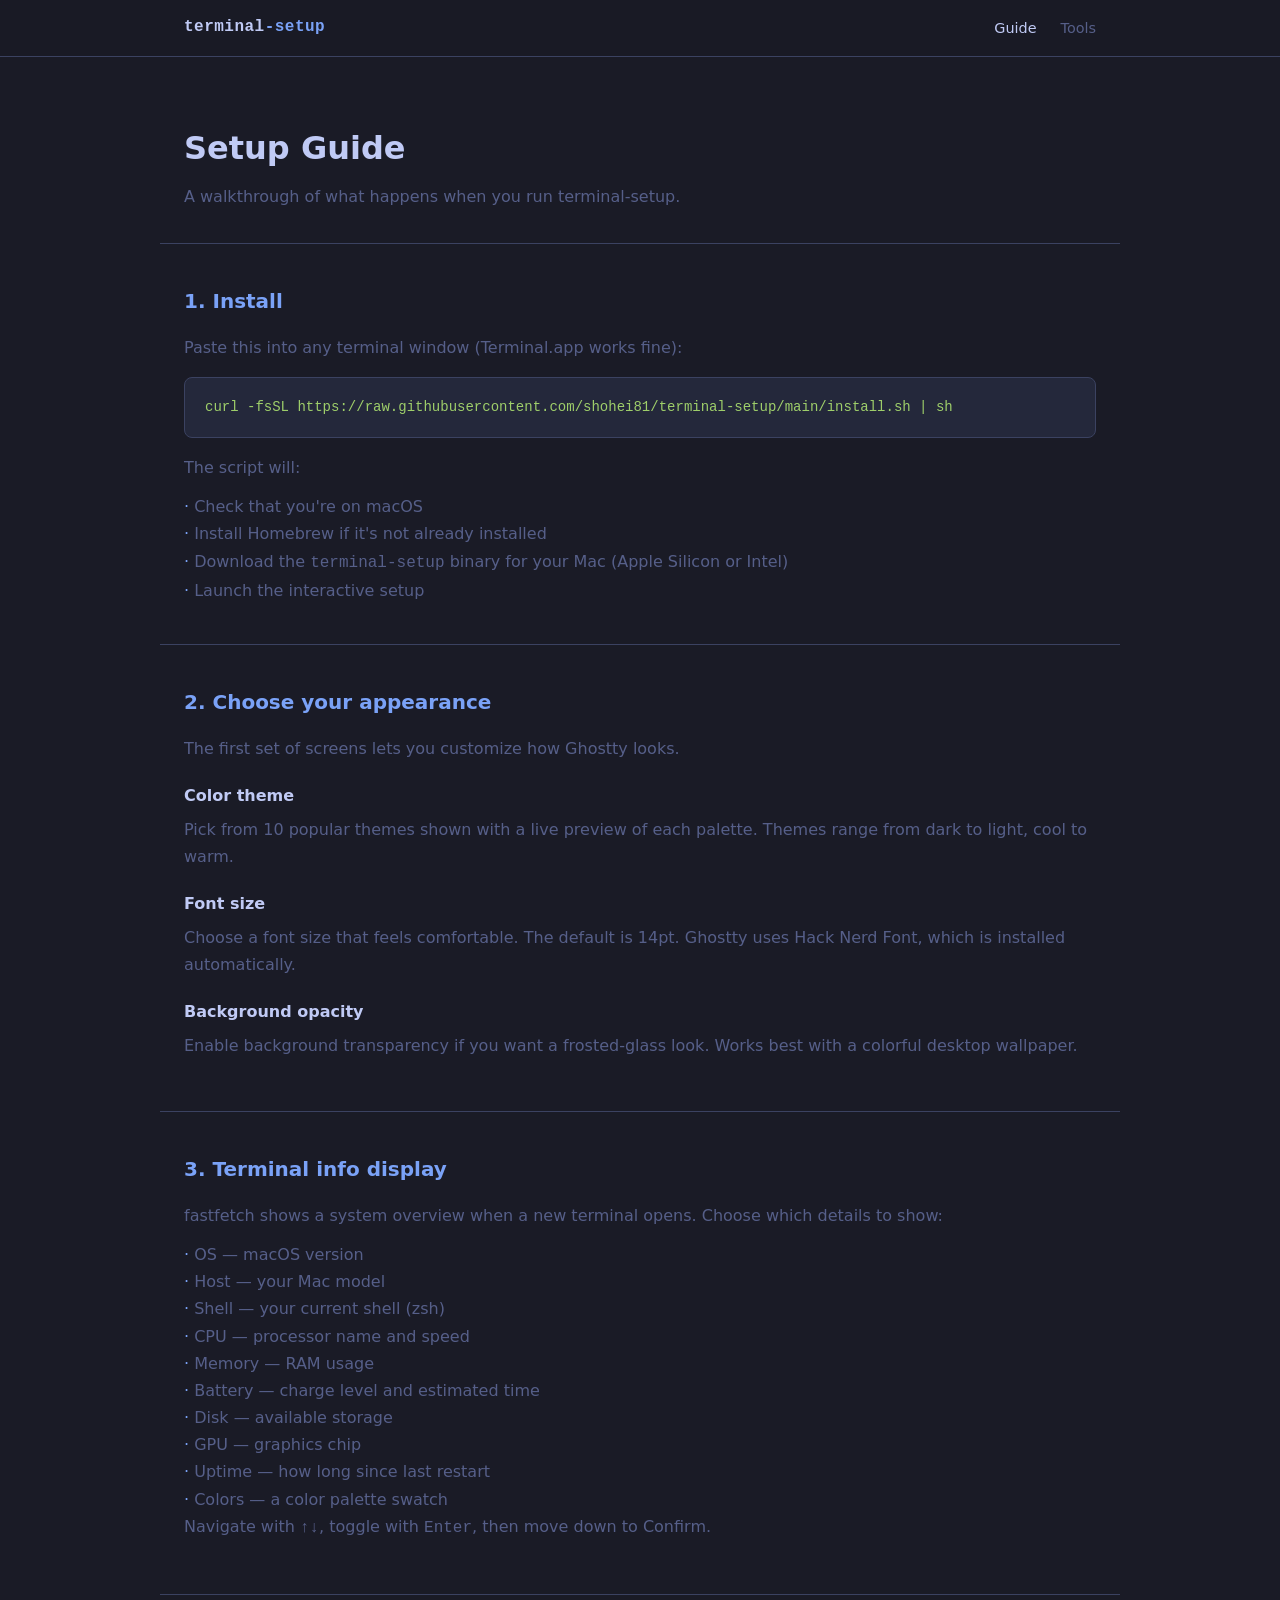
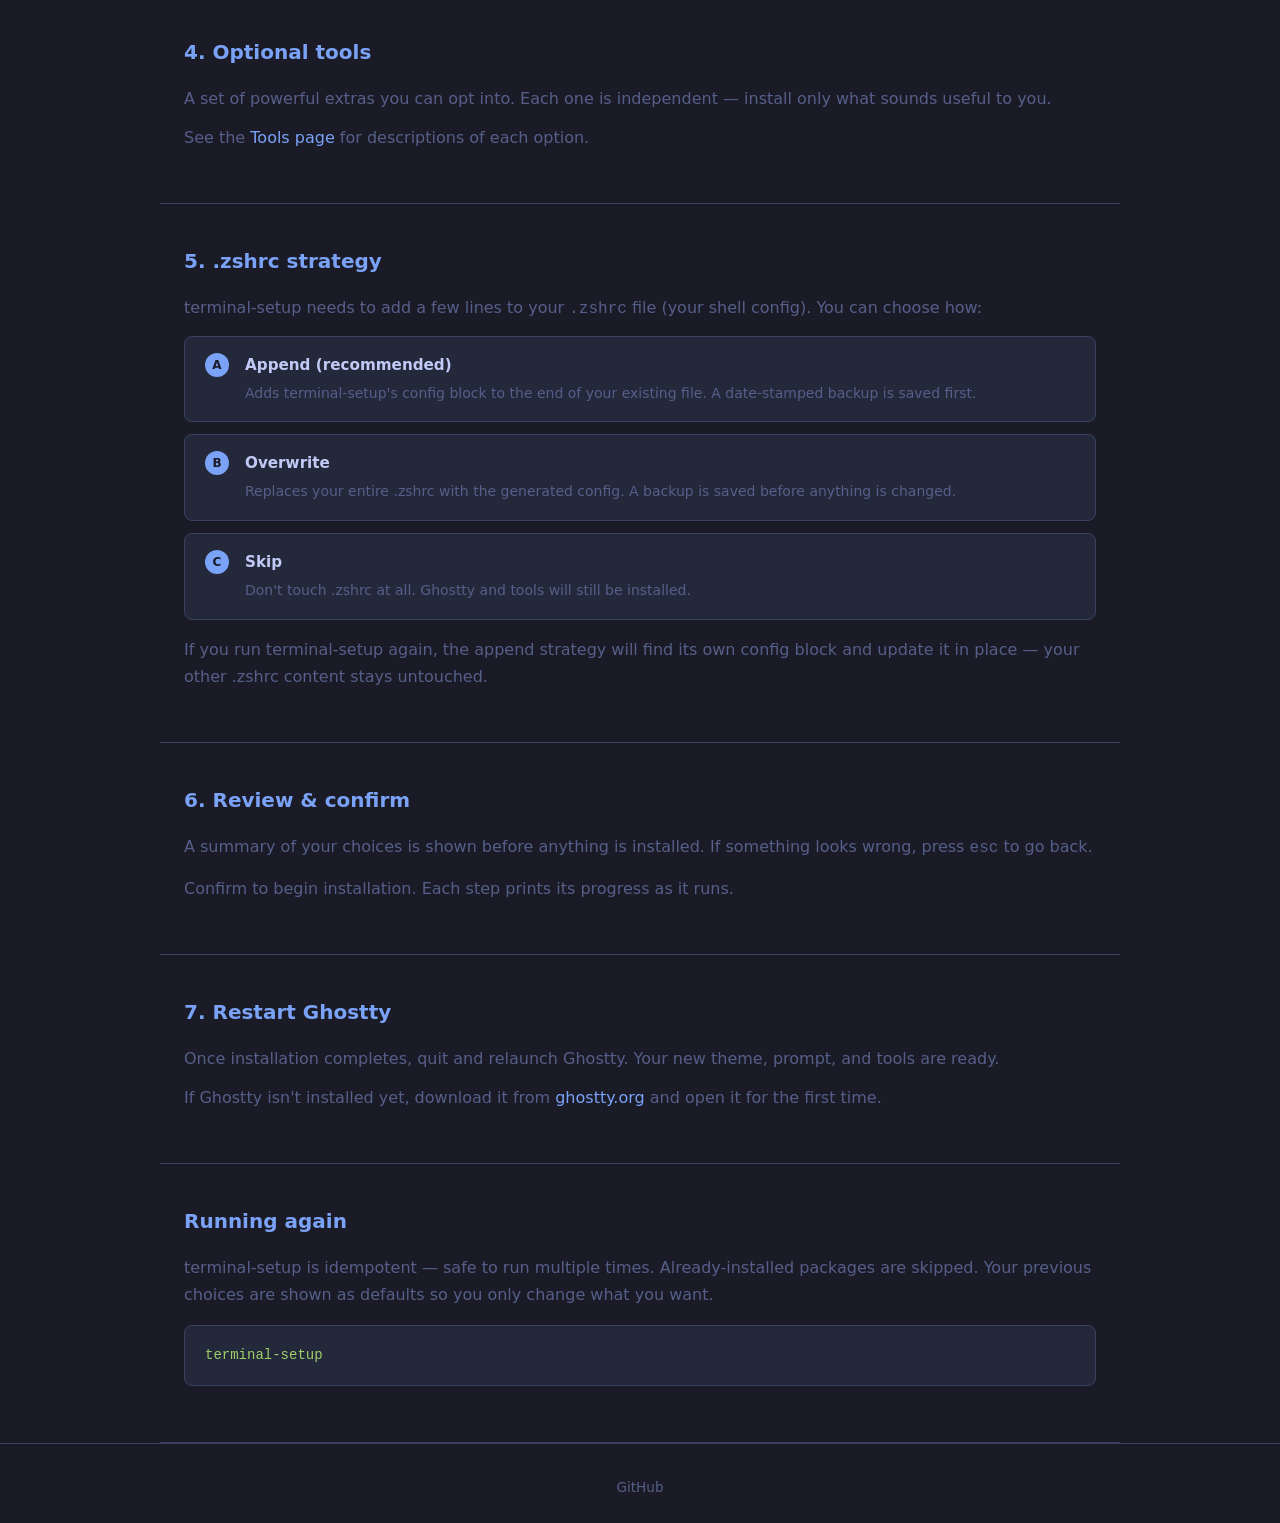
==== docs/guide.html @ 52a1fb5c "Add GitHub Pages documentation site index.html, guide.html, tools.html with Tokyo Night theme CSS. C" ====
<!DOCTYPE html>
<html lang="en">
<head>
  <meta charset="UTF-8">
  <meta name="viewport" content="width=device-width, initial-scale=1.0">
  <title>Setup Guide — terminal-setup</title>
  <link rel="stylesheet" href="./style.css">
</head>
<body>

<nav>
  <div class="nav-inner">
    <a href="./index.html" class="nav-logo">terminal<span>-setup</span></a>
    <div class="nav-links">
      <a href="./guide.html" class="active">Guide</a>
      <a href="./tools.html">Tools</a>
    </div>
  </div>
</nav>

<div class="page-header">
  <h1>Setup Guide</h1>
  <p>A walkthrough of what happens when you run terminal-setup.</p>
</div>

<div class="guide-section">
  <h2>1. Install</h2>
  <p>Paste this into any terminal window (Terminal.app works fine):</p>
  <pre><code>curl -fsSL https://raw.githubusercontent.com/shohei81/terminal-setup/main/install.sh | sh</code></pre>
  <p>The script will:</p>
  <ul>
    <li>Check that you're on macOS</li>
    <li>Install Homebrew if it's not already installed</li>
    <li>Download the <code>terminal-setup</code> binary for your Mac (Apple Silicon or Intel)</li>
    <li>Launch the interactive setup</li>
  </ul>
</div>

<div class="guide-section">
  <h2>2. Choose your appearance</h2>
  <p>The first set of screens lets you customize how Ghostty looks.</p>

  <h3>Color theme</h3>
  <p>Pick from 10 popular themes shown with a live preview of each palette. Themes range from dark to light, cool to warm.</p>

  <h3>Font size</h3>
  <p>Choose a font size that feels comfortable. The default is 14pt. Ghostty uses Hack Nerd Font, which is installed automatically.</p>

  <h3>Background opacity</h3>
  <p>Enable background transparency if you want a frosted-glass look. Works best with a colorful desktop wallpaper.</p>
</div>

<div class="guide-section">
  <h2>3. Terminal info display</h2>
  <p>fastfetch shows a system overview when a new terminal opens. Choose which details to show:</p>
  <ul>
    <li>OS — macOS version</li>
    <li>Host — your Mac model</li>
    <li>Shell — your current shell (zsh)</li>
    <li>CPU — processor name and speed</li>
    <li>Memory — RAM usage</li>
    <li>Battery — charge level and estimated time</li>
    <li>Disk — available storage</li>
    <li>GPU — graphics chip</li>
    <li>Uptime — how long since last restart</li>
    <li>Colors — a color palette swatch</li>
  </ul>
  <p>Navigate with <code>↑↓</code>, toggle with <code>Enter</code>, then move down to Confirm.</p>
</div>

<div class="guide-section">
  <h2>4. Optional tools</h2>
  <p>A set of powerful extras you can opt into. Each one is independent — install only what sounds useful to you.</p>
  <p>See the <a href="./tools.html">Tools page</a> for descriptions of each option.</p>
</div>

<div class="guide-section">
  <h2>5. .zshrc strategy</h2>
  <p>terminal-setup needs to add a few lines to your <code>.zshrc</code> file (your shell config). You can choose how:</p>

  <div class="step-list">
    <div class="step-item">
      <div class="step-num">A</div>
      <div class="step-body">
        <h4>Append (recommended)</h4>
        <p>Adds terminal-setup's config block to the end of your existing file. A date-stamped backup is saved first.</p>
      </div>
    </div>
    <div class="step-item">
      <div class="step-num">B</div>
      <div class="step-body">
        <h4>Overwrite</h4>
        <p>Replaces your entire .zshrc with the generated config. A backup is saved before anything is changed.</p>
      </div>
    </div>
    <div class="step-item">
      <div class="step-num">C</div>
      <div class="step-body">
        <h4>Skip</h4>
        <p>Don't touch .zshrc at all. Ghostty and tools will still be installed.</p>
      </div>
    </div>
  </div>

  <p style="margin-top: 1rem;">If you run terminal-setup again, the append strategy will find its own config block and update it in place — your other .zshrc content stays untouched.</p>
</div>

<div class="guide-section">
  <h2>6. Review &amp; confirm</h2>
  <p>A summary of your choices is shown before anything is installed. If something looks wrong, press <code>esc</code> to go back.</p>
  <p>Confirm to begin installation. Each step prints its progress as it runs.</p>
</div>

<div class="guide-section">
  <h2>7. Restart Ghostty</h2>
  <p>Once installation completes, quit and relaunch Ghostty. Your new theme, prompt, and tools are ready.</p>
  <p>If Ghostty isn't installed yet, download it from <a href="https://ghostty.org" target="_blank">ghostty.org</a> and open it for the first time.</p>
</div>

<div class="guide-section">
  <h2>Running again</h2>
  <p>terminal-setup is idempotent — safe to run multiple times. Already-installed packages are skipped. Your previous choices are shown as defaults so you only change what you want.</p>
  <pre><code>terminal-setup</code></pre>
</div>

<footer>
  <a href="https://github.com/shohei81/terminal-setup" target="_blank">GitHub</a>
</footer>

</body>
</html>
---- docs/style.css ----
:root {
  --bg:     #1a1b26;
  --bg-alt: #24283b;
  --border: #3b4261;
  --fg:     #c0caf5;
  --muted:  #565f89;
  --blue:   #7aa2f7;
  --green:  #9ece6a;
  --yellow: #e0af68;
  --red:    #f7768e;
  --cyan:   #7dcfff;
}

*, *::before, *::after { box-sizing: border-box; margin: 0; padding: 0; }

html { scroll-behavior: smooth; }

body {
  background: var(--bg);
  color: var(--fg);
  font-family: system-ui, -apple-system, sans-serif;
  font-size: 16px;
  line-height: 1.7;
}

a { color: var(--blue); text-decoration: none; }
a:hover { text-decoration: underline; }

/* ── Nav ── */
nav {
  position: sticky;
  top: 0;
  z-index: 10;
  background: rgba(26, 27, 38, 0.9);
  backdrop-filter: blur(8px);
  border-bottom: 1px solid var(--border);
}

.nav-inner {
  max-width: 960px;
  margin: 0 auto;
  padding: 0 1.5rem;
  height: 56px;
  display: flex;
  align-items: center;
  justify-content: space-between;
}

.nav-logo {
  font-family: monospace;
  font-size: 1rem;
  font-weight: 700;
  color: var(--fg);
  letter-spacing: 0.03em;
}

.nav-logo span { color: var(--blue); }

.nav-links { display: flex; gap: 1.5rem; }

.nav-links a {
  color: var(--muted);
  font-size: 0.9rem;
  transition: color 0.15s;
}

.nav-links a:hover,
.nav-links a.active { color: var(--fg); text-decoration: none; }

/* ── Container ── */
.container {
  max-width: 960px;
  margin: 0 auto;
  padding: 0 1.5rem;
}

/* ── Hero ── */
.hero {
  padding: 6rem 1.5rem 4rem;
  max-width: 960px;
  margin: 0 auto;
  text-align: center;
}

.hero h1 {
  font-size: clamp(2rem, 5vw, 3.25rem);
  font-weight: 800;
  color: var(--fg);
  line-height: 1.2;
  margin-bottom: 1.25rem;
}

.hero p {
  font-size: 1.15rem;
  color: var(--muted);
  max-width: 560px;
  margin: 0 auto 2.5rem;
}

/* ── Install block ── */
.install-block {
  display: inline-flex;
  align-items: center;
  gap: 0.75rem;
  background: var(--bg-alt);
  border: 1px solid var(--border);
  border-radius: 8px;
  padding: 0.75rem 1rem 0.75rem 1.25rem;
  margin-bottom: 0.75rem;
  max-width: 100%;
}

.install-block code {
  font-family: monospace;
  font-size: 0.9rem;
  color: var(--green);
  white-space: nowrap;
  overflow: hidden;
  text-overflow: ellipsis;
}

.copy-btn {
  flex-shrink: 0;
  background: var(--border);
  border: none;
  border-radius: 5px;
  color: var(--fg);
  cursor: pointer;
  font-size: 0.8rem;
  padding: 0.3rem 0.65rem;
  transition: background 0.15s;
}

.copy-btn:hover { background: var(--blue); color: #1a1b26; }

.install-note {
  font-size: 0.8rem;
  color: var(--muted);
}

/* ── Section ── */
section {
  padding: 4rem 1.5rem;
  max-width: 960px;
  margin: 0 auto;
}

section h2 {
  font-size: 1.6rem;
  font-weight: 700;
  color: var(--fg);
  margin-bottom: 2rem;
}

/* ── Cards ── */
.cards {
  display: grid;
  grid-template-columns: repeat(auto-fit, minmax(260px, 1fr));
  gap: 1.25rem;
}

.card {
  background: var(--bg-alt);
  border: 1px solid var(--border);
  border-radius: 10px;
  padding: 1.5rem;
}

.card-icon {
  font-size: 1.5rem;
  margin-bottom: 0.75rem;
}

.card h3 {
  font-size: 1rem;
  font-weight: 700;
  color: var(--fg);
  margin-bottom: 0.5rem;
}

.card p { font-size: 0.9rem; color: var(--muted); }

/* ── Steps ── */
.steps {
  display: grid;
  grid-template-columns: repeat(auto-fit, minmax(180px, 1fr));
  gap: 1.25rem;
  counter-reset: steps;
}

.step {
  background: var(--bg-alt);
  border: 1px solid var(--border);
  border-radius: 10px;
  padding: 1.5rem;
  counter-increment: steps;
  position: relative;
}

.step::before {
  content: counter(steps);
  display: block;
  width: 28px;
  height: 28px;
  line-height: 28px;
  text-align: center;
  border-radius: 50%;
  background: var(--blue);
  color: #1a1b26;
  font-size: 0.8rem;
  font-weight: 700;
  margin-bottom: 0.75rem;
}

.step h3 { font-size: 0.95rem; font-weight: 700; color: var(--fg); margin-bottom: 0.3rem; }
.step p { font-size: 0.85rem; color: var(--muted); }

/* ── Guide page ── */
.page-header {
  padding: 4rem 1.5rem 2rem;
  max-width: 960px;
  margin: 0 auto;
  border-bottom: 1px solid var(--border);
}

.page-header h1 { font-size: 2rem; font-weight: 800; color: var(--fg); margin-bottom: 0.5rem; }
.page-header p { color: var(--muted); }

.guide-section {
  padding: 2.5rem 1.5rem;
  max-width: 960px;
  margin: 0 auto;
  border-bottom: 1px solid var(--border);
}

.guide-section:last-child { border-bottom: none; }

.guide-section h2 {
  font-size: 1.25rem;
  font-weight: 700;
  color: var(--blue);
  margin-bottom: 1rem;
}

.guide-section h3 {
  font-size: 1rem;
  font-weight: 700;
  color: var(--fg);
  margin: 1.25rem 0 0.4rem;
}

.guide-section p { color: var(--muted); margin-bottom: 0.75rem; }

.guide-section ul {
  list-style: none;
  padding: 0;
  color: var(--muted);
}

.guide-section ul li::before { content: "· "; color: var(--blue); }

/* ── Code block ── */
pre {
  background: var(--bg-alt);
  border: 1px solid var(--border);
  border-radius: 8px;
  padding: 1rem 1.25rem;
  overflow-x: auto;
  margin: 1rem 0;
}

pre code {
  font-family: monospace;
  font-size: 0.875rem;
  color: var(--green);
}

/* ── Step pills (guide) ── */
.step-list {
  display: flex;
  flex-direction: column;
  gap: 0.75rem;
}

.step-item {
  display: flex;
  align-items: flex-start;
  gap: 1rem;
  background: var(--bg-alt);
  border: 1px solid var(--border);
  border-radius: 8px;
  padding: 1rem 1.25rem;
}

.step-num {
  flex-shrink: 0;
  width: 24px;
  height: 24px;
  line-height: 24px;
  text-align: center;
  border-radius: 50%;
  background: var(--blue);
  color: #1a1b26;
  font-size: 0.75rem;
  font-weight: 700;
}

.step-body h4 { font-size: 0.95rem; font-weight: 700; color: var(--fg); margin-bottom: 0.2rem; }
.step-body p  { font-size: 0.875rem; color: var(--muted); margin: 0; }

/* ── Tools page ── */
.tools-grid {
  display: grid;
  grid-template-columns: repeat(auto-fill, minmax(280px, 1fr));
  gap: 1rem;
  margin-top: 1.5rem;
}

.tool-card {
  background: var(--bg-alt);
  border: 1px solid var(--border);
  border-radius: 8px;
  padding: 1.1rem 1.25rem;
  display: flex;
  align-items: flex-start;
  gap: 0.75rem;
}

.tool-card .tool-icon { font-size: 1.1rem; flex-shrink: 0; margin-top: 0.1rem; }

.tool-card h3 {
  font-size: 0.95rem;
  font-weight: 700;
  color: var(--fg);
  font-family: monospace;
  margin-bottom: 0.2rem;
}

.tool-card p { font-size: 0.85rem; color: var(--muted); margin: 0; }

.tier-label {
  display: inline-block;
  font-size: 0.75rem;
  font-weight: 700;
  padding: 0.2rem 0.6rem;
  border-radius: 4px;
  margin-bottom: 1rem;
}

.tier-a { background: rgba(158, 206, 106, 0.15); color: var(--green); }
.tier-b { background: rgba(122, 162, 247, 0.15); color: var(--blue); }

/* ── Footer ── */
footer {
  border-top: 1px solid var(--border);
  padding: 2rem 1.5rem;
  text-align: center;
  font-size: 0.85rem;
  color: var(--muted);
}

footer a { color: var(--muted); }
footer a:hover { color: var(--fg); text-decoration: none; }

/* ── Responsive ── */
@media (max-width: 600px) {
  .hero { padding: 4rem 1.5rem 3rem; }
  .install-block { flex-direction: column; align-items: stretch; text-align: left; }
  .install-block code { white-space: normal; word-break: break-all; }
}
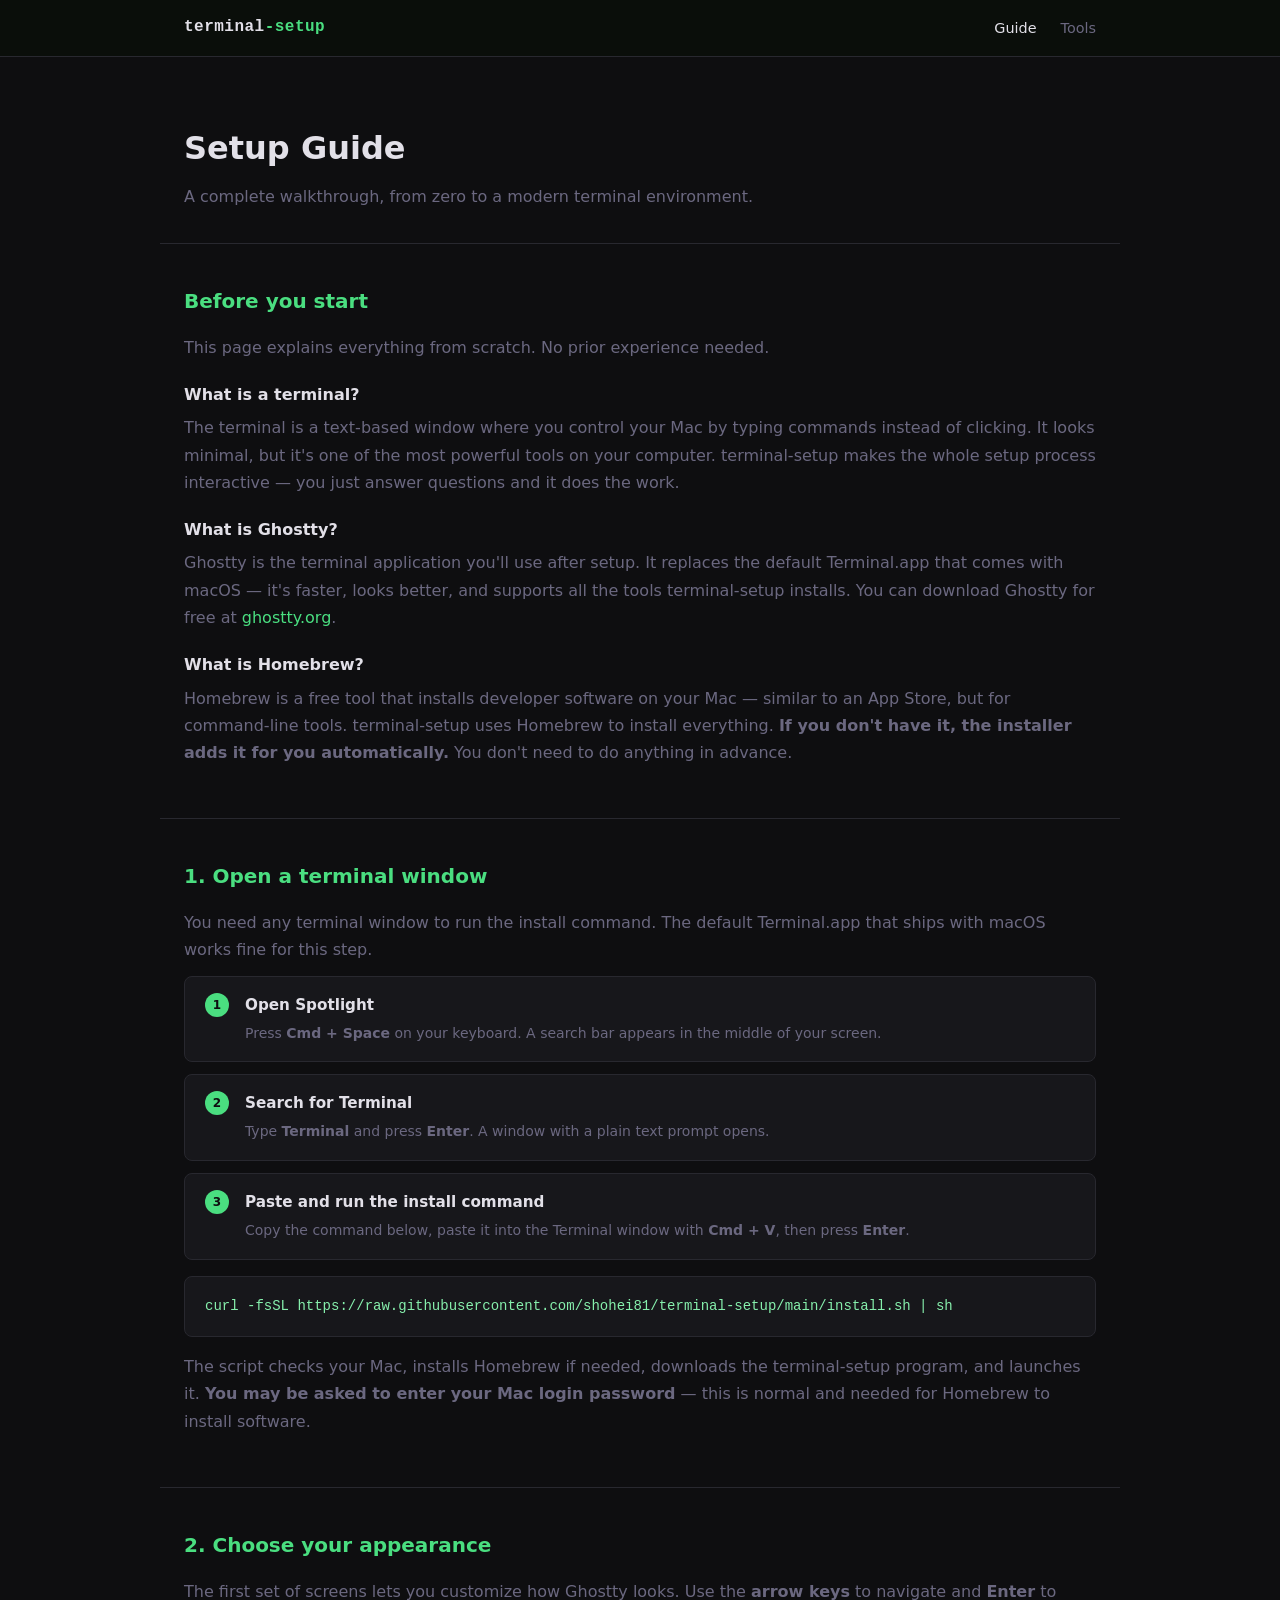
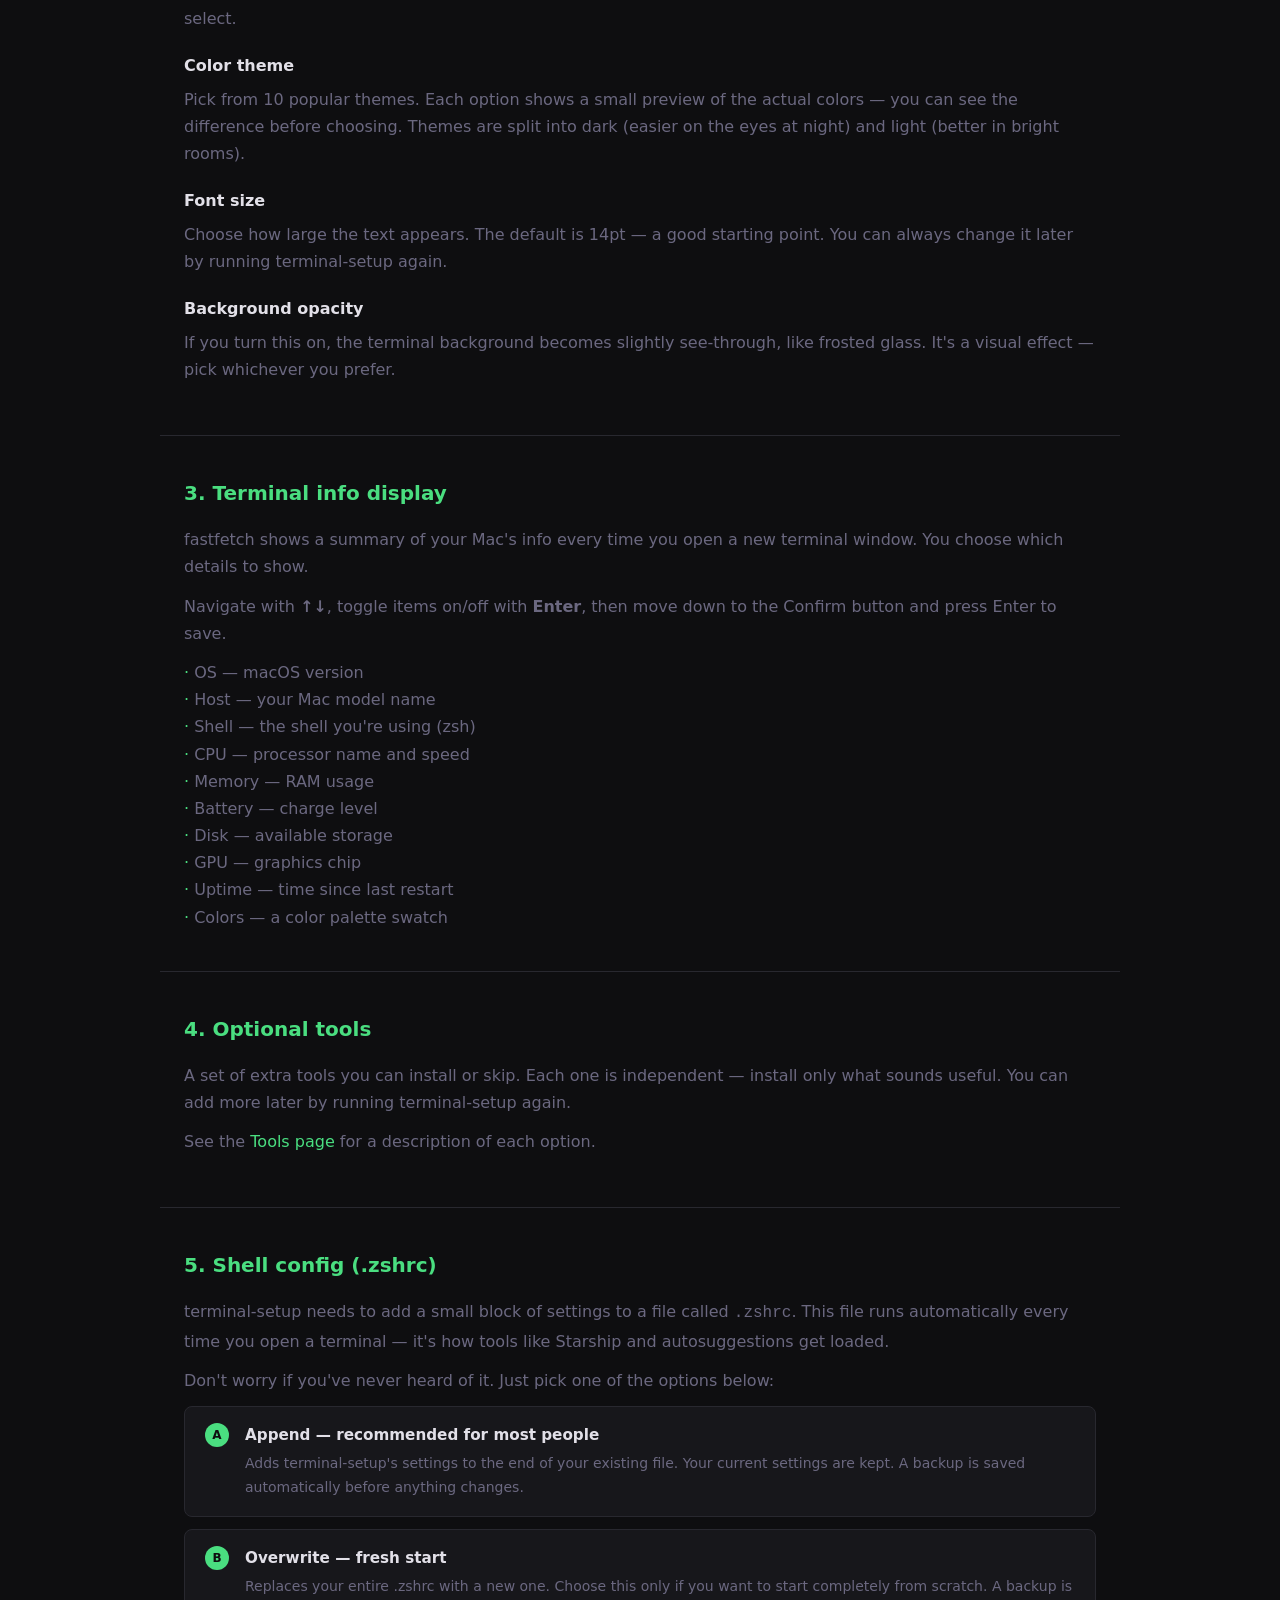
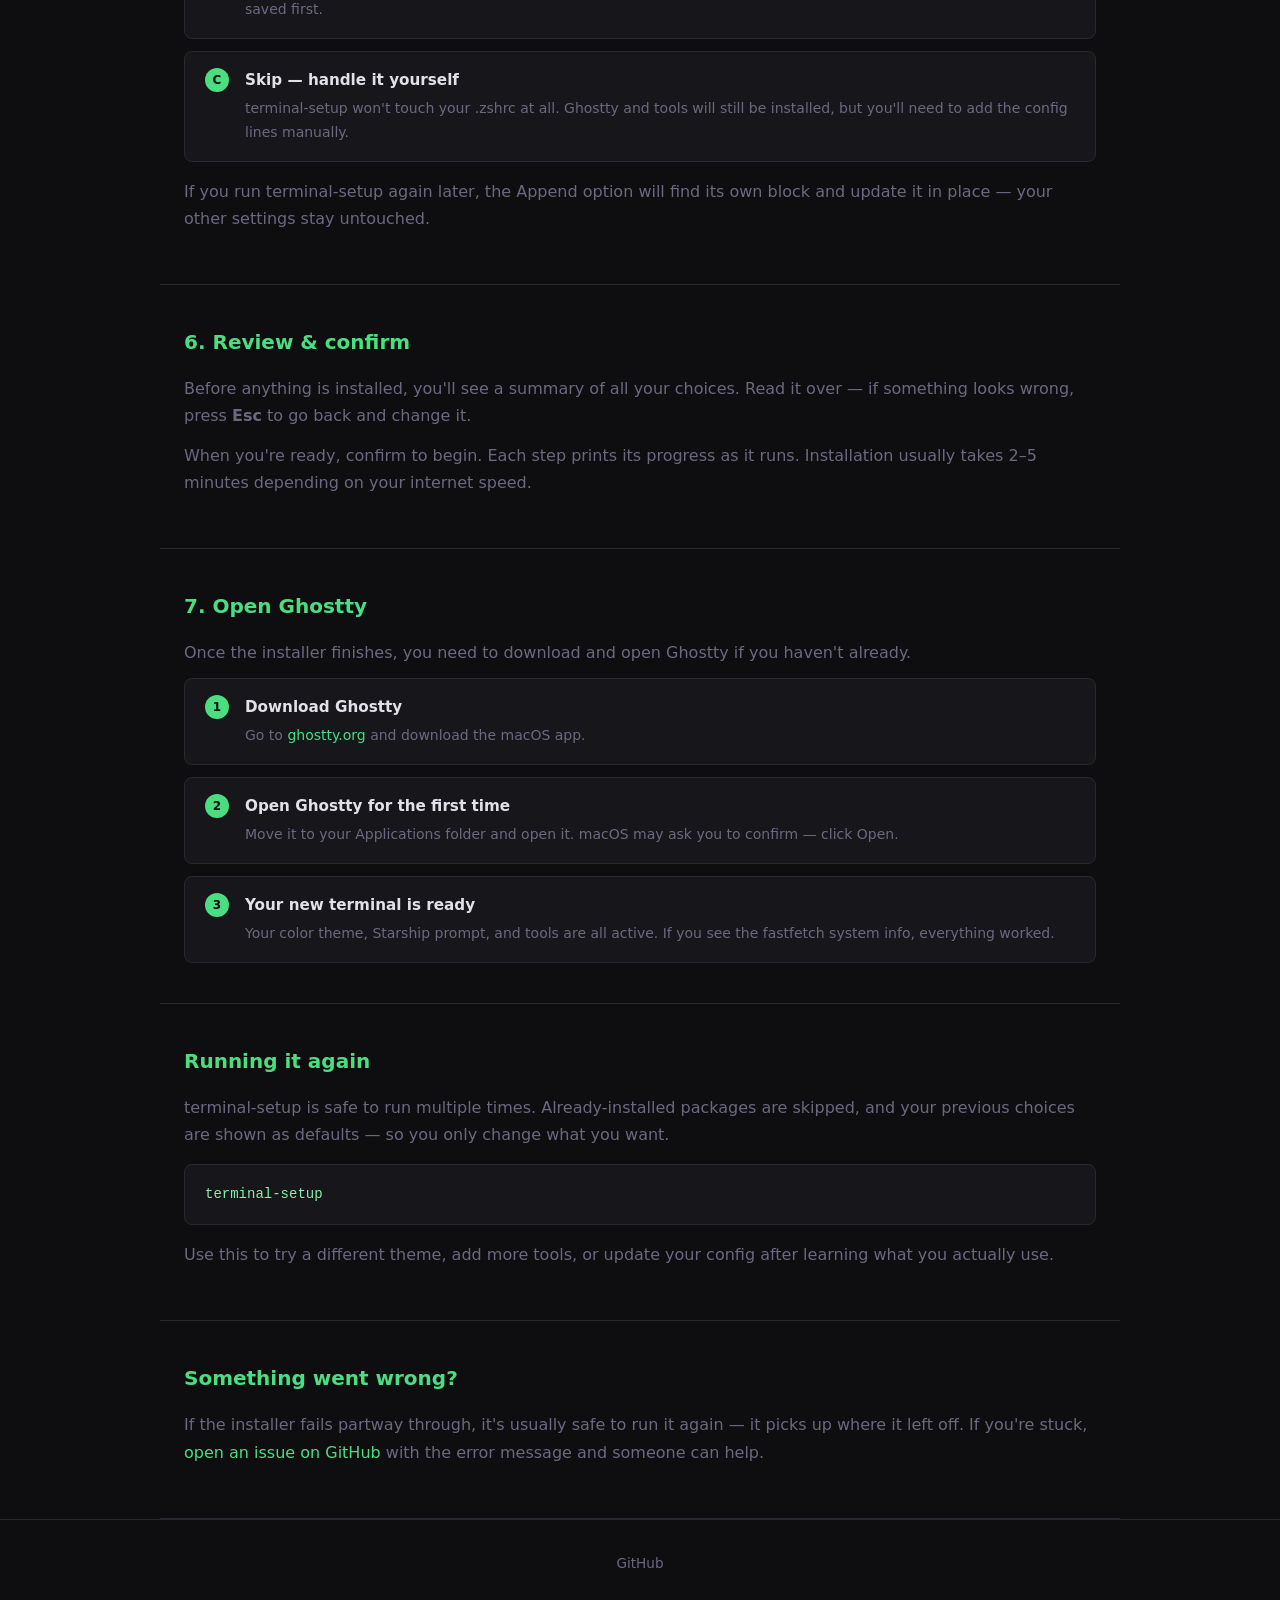
==== commit 49320add: "docs: rewrite guide for beginners with no terminal experience - Add "Before you start" section expla" ====
--- a/docs/guide.html
+++ b/docs/guide.html
@@ -20,107 +20,171 @@
 
 <div class="page-header">
   <h1>Setup Guide</h1>
-  <p>A walkthrough of what happens when you run terminal-setup.</p>
+  <p>A complete walkthrough, from zero to a modern terminal environment.</p>
 </div>
 
 <div class="guide-section">
-  <h2>1. Install</h2>
-  <p>Paste this into any terminal window (Terminal.app works fine):</p>
+  <h2>Before you start</h2>
+  <p>This page explains everything from scratch. No prior experience needed.</p>
+
+  <h3>What is a terminal?</h3>
+  <p>The terminal is a text-based window where you control your Mac by typing commands instead of clicking. It looks minimal, but it's one of the most powerful tools on your computer. terminal-setup makes the whole setup process interactive — you just answer questions and it does the work.</p>
+
+  <h3>What is Ghostty?</h3>
+  <p>Ghostty is the terminal application you'll use after setup. It replaces the default Terminal.app that comes with macOS — it's faster, looks better, and supports all the tools terminal-setup installs. You can download Ghostty for free at <a href="https://ghostty.org" target="_blank">ghostty.org</a>.</p>
+
+  <h3>What is Homebrew?</h3>
+  <p>Homebrew is a free tool that installs developer software on your Mac — similar to an App Store, but for command-line tools. terminal-setup uses Homebrew to install everything. <strong>If you don't have it, the installer adds it for you automatically.</strong> You don't need to do anything in advance.</p>
+</div>
+
+<div class="guide-section">
+  <h2>1. Open a terminal window</h2>
+  <p>You need any terminal window to run the install command. The default Terminal.app that ships with macOS works fine for this step.</p>
+
+  <div class="step-list">
+    <div class="step-item">
+      <div class="step-num">1</div>
+      <div class="step-body">
+        <h4>Open Spotlight</h4>
+        <p>Press <strong>Cmd + Space</strong> on your keyboard. A search bar appears in the middle of your screen.</p>
+      </div>
+    </div>
+    <div class="step-item">
+      <div class="step-num">2</div>
+      <div class="step-body">
+        <h4>Search for Terminal</h4>
+        <p>Type <strong>Terminal</strong> and press <strong>Enter</strong>. A window with a plain text prompt opens.</p>
+      </div>
+    </div>
+    <div class="step-item">
+      <div class="step-num">3</div>
+      <div class="step-body">
+        <h4>Paste and run the install command</h4>
+        <p>Copy the command below, paste it into the Terminal window with <strong>Cmd + V</strong>, then press <strong>Enter</strong>.</p>
+      </div>
+    </div>
+  </div>
+
   <pre><code>curl -fsSL https://raw.githubusercontent.com/shohei81/terminal-setup/main/install.sh | sh</code></pre>
-  <p>The script will:</p>
+
+  <p>The script checks your Mac, installs Homebrew if needed, downloads the terminal-setup program, and launches it. <strong>You may be asked to enter your Mac login password</strong> — this is normal and needed for Homebrew to install software.</p>
+</div>
+
+<div class="guide-section">
+  <h2>2. Choose your appearance</h2>
+  <p>The first set of screens lets you customize how Ghostty looks. Use the <strong>arrow keys</strong> to navigate and <strong>Enter</strong> to select.</p>
+
+  <h3>Color theme</h3>
+  <p>Pick from 10 popular themes. Each option shows a small preview of the actual colors — you can see the difference before choosing. Themes are split into dark (easier on the eyes at night) and light (better in bright rooms).</p>
+
+  <h3>Font size</h3>
+  <p>Choose how large the text appears. The default is 14pt — a good starting point. You can always change it later by running terminal-setup again.</p>
+
+  <h3>Background opacity</h3>
+  <p>If you turn this on, the terminal background becomes slightly see-through, like frosted glass. It's a visual effect — pick whichever you prefer.</p>
+</div>
+
+<div class="guide-section">
+  <h2>3. Terminal info display</h2>
+  <p>fastfetch shows a summary of your Mac's info every time you open a new terminal window. You choose which details to show.</p>
+  <p>Navigate with <strong>↑↓</strong>, toggle items on/off with <strong>Enter</strong>, then move down to the Confirm button and press Enter to save.</p>
   <ul>
-    <li>Check that you're on macOS</li>
-    <li>Install Homebrew if it's not already installed</li>
-    <li>Download the <code>terminal-setup</code> binary for your Mac (Apple Silicon or Intel)</li>
-    <li>Launch the interactive setup</li>
+    <li>OS — macOS version</li>
+    <li>Host — your Mac model name</li>
+    <li>Shell — the shell you're using (zsh)</li>
+    <li>CPU — processor name and speed</li>
+    <li>Memory — RAM usage</li>
+    <li>Battery — charge level</li>
+    <li>Disk — available storage</li>
+    <li>GPU — graphics chip</li>
+    <li>Uptime — time since last restart</li>
+    <li>Colors — a color palette swatch</li>
   </ul>
 </div>
 
 <div class="guide-section">
-  <h2>2. Choose your appearance</h2>
-  <p>The first set of screens lets you customize how Ghostty looks.</p>
-
-  <h3>Color theme</h3>
-  <p>Pick from 10 popular themes shown with a live preview of each palette. Themes range from dark to light, cool to warm.</p>
-
-  <h3>Font size</h3>
-  <p>Choose a font size that feels comfortable. The default is 14pt. Ghostty uses Hack Nerd Font, which is installed automatically.</p>
-
-  <h3>Background opacity</h3>
-  <p>Enable background transparency if you want a frosted-glass look. Works best with a colorful desktop wallpaper.</p>
+  <h2>4. Optional tools</h2>
+  <p>A set of extra tools you can install or skip. Each one is independent — install only what sounds useful. You can add more later by running terminal-setup again.</p>
+  <p>See the <a href="./tools.html">Tools page</a> for a description of each option.</p>
 </div>
 
 <div class="guide-section">
-  <h2>3. Terminal info display</h2>
-  <p>fastfetch shows a system overview when a new terminal opens. Choose which details to show:</p>
-  <ul>
-    <li>OS — macOS version</li>
-    <li>Host — your Mac model</li>
-    <li>Shell — your current shell (zsh)</li>
-    <li>CPU — processor name and speed</li>
-    <li>Memory — RAM usage</li>
-    <li>Battery — charge level and estimated time</li>
-    <li>Disk — available storage</li>
-    <li>GPU — graphics chip</li>
-    <li>Uptime — how long since last restart</li>
-    <li>Colors — a color palette swatch</li>
-  </ul>
-  <p>Navigate with <code>↑↓</code>, toggle with <code>Enter</code>, then move down to Confirm.</p>
-</div>
-
-<div class="guide-section">
-  <h2>4. Optional tools</h2>
-  <p>A set of powerful extras you can opt into. Each one is independent — install only what sounds useful to you.</p>
-  <p>See the <a href="./tools.html">Tools page</a> for descriptions of each option.</p>
-</div>
-
-<div class="guide-section">
-  <h2>5. .zshrc strategy</h2>
-  <p>terminal-setup needs to add a few lines to your <code>.zshrc</code> file (your shell config). You can choose how:</p>
+  <h2>5. Shell config (.zshrc)</h2>
+  <p>terminal-setup needs to add a small block of settings to a file called <code>.zshrc</code>. This file runs automatically every time you open a terminal — it's how tools like Starship and autosuggestions get loaded.</p>
+  <p>Don't worry if you've never heard of it. Just pick one of the options below:</p>
 
   <div class="step-list">
     <div class="step-item">
       <div class="step-num">A</div>
       <div class="step-body">
-        <h4>Append (recommended)</h4>
-        <p>Adds terminal-setup's config block to the end of your existing file. A date-stamped backup is saved first.</p>
+        <h4>Append — recommended for most people</h4>
+        <p>Adds terminal-setup's settings to the end of your existing file. Your current settings are kept. A backup is saved automatically before anything changes.</p>
       </div>
     </div>
     <div class="step-item">
       <div class="step-num">B</div>
       <div class="step-body">
-        <h4>Overwrite</h4>
-        <p>Replaces your entire .zshrc with the generated config. A backup is saved before anything is changed.</p>
+        <h4>Overwrite — fresh start</h4>
+        <p>Replaces your entire .zshrc with a new one. Choose this only if you want to start completely from scratch. A backup is saved first.</p>
       </div>
     </div>
     <div class="step-item">
       <div class="step-num">C</div>
       <div class="step-body">
-        <h4>Skip</h4>
-        <p>Don't touch .zshrc at all. Ghostty and tools will still be installed.</p>
+        <h4>Skip — handle it yourself</h4>
+        <p>terminal-setup won't touch your .zshrc at all. Ghostty and tools will still be installed, but you'll need to add the config lines manually.</p>
       </div>
     </div>
   </div>
 
-  <p style="margin-top: 1rem;">If you run terminal-setup again, the append strategy will find its own config block and update it in place — your other .zshrc content stays untouched.</p>
+  <p style="margin-top:1rem;">If you run terminal-setup again later, the Append option will find its own block and update it in place — your other settings stay untouched.</p>
 </div>
 
 <div class="guide-section">
   <h2>6. Review &amp; confirm</h2>
-  <p>A summary of your choices is shown before anything is installed. If something looks wrong, press <code>esc</code> to go back.</p>
-  <p>Confirm to begin installation. Each step prints its progress as it runs.</p>
+  <p>Before anything is installed, you'll see a summary of all your choices. Read it over — if something looks wrong, press <strong>Esc</strong> to go back and change it.</p>
+  <p>When you're ready, confirm to begin. Each step prints its progress as it runs. Installation usually takes 2–5 minutes depending on your internet speed.</p>
 </div>
 
 <div class="guide-section">
-  <h2>7. Restart Ghostty</h2>
-  <p>Once installation completes, quit and relaunch Ghostty. Your new theme, prompt, and tools are ready.</p>
-  <p>If Ghostty isn't installed yet, download it from <a href="https://ghostty.org" target="_blank">ghostty.org</a> and open it for the first time.</p>
+  <h2>7. Open Ghostty</h2>
+  <p>Once the installer finishes, you need to download and open Ghostty if you haven't already.</p>
+
+  <div class="step-list">
+    <div class="step-item">
+      <div class="step-num">1</div>
+      <div class="step-body">
+        <h4>Download Ghostty</h4>
+        <p>Go to <a href="https://ghostty.org" target="_blank">ghostty.org</a> and download the macOS app.</p>
+      </div>
+    </div>
+    <div class="step-item">
+      <div class="step-num">2</div>
+      <div class="step-body">
+        <h4>Open Ghostty for the first time</h4>
+        <p>Move it to your Applications folder and open it. macOS may ask you to confirm — click Open.</p>
+      </div>
+    </div>
+    <div class="step-item">
+      <div class="step-num">3</div>
+      <div class="step-body">
+        <h4>Your new terminal is ready</h4>
+        <p>Your color theme, Starship prompt, and tools are all active. If you see the fastfetch system info, everything worked.</p>
+      </div>
+    </div>
+  </div>
 </div>
 
 <div class="guide-section">
-  <h2>Running again</h2>
-  <p>terminal-setup is idempotent — safe to run multiple times. Already-installed packages are skipped. Your previous choices are shown as defaults so you only change what you want.</p>
+  <h2>Running it again</h2>
+  <p>terminal-setup is safe to run multiple times. Already-installed packages are skipped, and your previous choices are shown as defaults — so you only change what you want.</p>
   <pre><code>terminal-setup</code></pre>
+  <p>Use this to try a different theme, add more tools, or update your config after learning what you actually use.</p>
+</div>
+
+<div class="guide-section">
+  <h2>Something went wrong?</h2>
+  <p>If the installer fails partway through, it's usually safe to run it again — it picks up where it left off. If you're stuck, <a href="https://github.com/shohei81/terminal-setup/issues" target="_blank">open an issue on GitHub</a> with the error message and someone can help.</p>
 </div>
 
 <footer>
--- a/docs/style.css
+++ b/docs/style.css
@@ -1,14 +1,14 @@
 :root {
-  --bg:     #1a1b26;
-  --bg-alt: #24283b;
-  --border: #3b4261;
-  --fg:     #c0caf5;
-  --muted:  #565f89;
-  --blue:   #7aa2f7;
-  --green:  #9ece6a;
-  --yellow: #e0af68;
-  --red:    #f7768e;
-  --cyan:   #7dcfff;
+  --bg:     #0e0e10;
+  --bg-alt: #17171b;
+  --border: #28282f;
+  --fg:     #e2e0e8;
+  --muted:  #6b6880;
+  --blue:   #4ade80;
+  --green:  #86efac;
+  --yellow: #fbbf24;
+  --red:    #f87171;
+  --cyan:   #34d399;
 }
 
 *, *::before, *::after { box-sizing: border-box; margin: 0; padding: 0; }
@@ -31,7 +31,7 @@
   position: sticky;
   top: 0;
   z-index: 10;
-  background: rgba(26, 27, 38, 0.9);
+  background: rgba(10, 15, 10, 0.92);
   backdrop-filter: blur(8px);
   border-bottom: 1px solid var(--border);
 }
@@ -74,28 +74,96 @@
   padding: 0 1.5rem;
 }
 
-/* ── Hero ── */
+/* ── Hero (2-column) ── */
 .hero {
-  padding: 6rem 1.5rem 4rem;
+  display: grid;
+  grid-template-columns: 1fr 1fr;
+  gap: 4rem;
+  align-items: center;
+  padding: 5rem 1.5rem 4rem;
   max-width: 960px;
   margin: 0 auto;
+}
+
+.hero-eyebrow {
+  font-family: monospace;
+  font-size: 0.72rem;
+  letter-spacing: 0.12em;
+  text-transform: uppercase;
+  color: var(--blue);
+  margin-bottom: 1rem;
+}
+
+.hero h1 {
+  font-size: clamp(1.75rem, 3.5vw, 2.5rem);
+  font-weight: 800;
+  color: var(--fg);
+  line-height: 1.2;
+  margin-bottom: 1rem;
+}
+
+.hero-desc {
+  font-size: 0.95rem;
+  color: var(--muted);
+  line-height: 1.75;
+  margin-bottom: 2rem;
+}
+
+/* ── Terminal window mockup ── */
+.term-win {
+  background: #09090b;
+  border: 1px solid var(--border);
+  border-radius: 10px;
+  overflow: hidden;
+  font-family: 'SF Mono', 'Fira Mono', ui-monospace, monospace;
+  font-size: 0.78rem;
+  line-height: 1.55;
+  box-shadow: 0 24px 64px rgba(0,0,0,0.7);
+}
+
+.term-bar {
+  display: flex;
+  align-items: center;
+  gap: 6px;
+  padding: 9px 14px;
+  background: #111115;
+  border-bottom: 1px solid var(--border);
+}
+
+.term-dot {
+  display: inline-block;
+  width: 11px;
+  height: 11px;
+  border-radius: 50%;
+  flex-shrink: 0;
+}
+
+.term-bar-title {
+  flex: 1;
   text-align: center;
-}
-
-.hero h1 {
-  font-size: clamp(2rem, 5vw, 3.25rem);
-  font-weight: 800;
-  color: var(--fg);
-  line-height: 1.2;
-  margin-bottom: 1.25rem;
-}
-
-.hero p {
-  font-size: 1.15rem;
-  color: var(--muted);
-  max-width: 560px;
-  margin: 0 auto 2.5rem;
-}
+  color: var(--muted);
+  font-size: 0.7rem;
+}
+
+.term-body { padding: 0.875rem 0; }
+
+.term-row {
+  padding: 0.1rem 1.25rem;
+  white-space: nowrap;
+  color: var(--fg);
+}
+
+.term-blank  { line-height: 0.8; }
+.term-dim    { color: var(--muted); }
+.term-active { color: var(--fg); }
+.term-hint   { font-size: 0.7rem; color: #2d3d2d; }
+.term-thname { display: inline-block; min-width: 13ch; }
+.term-swatch { border-radius: 2px; }
+
+.tc-green { color: var(--green); }
+.tc-blue  { color: var(--blue); }
+.tc-muted { color: var(--muted); }
+.tc-bold  { font-weight: 700; }
 
 /* ── Install block ── */
 .install-block {
@@ -131,7 +199,7 @@
   transition: background 0.15s;
 }
 
-.copy-btn:hover { background: var(--blue); color: #1a1b26; }
+.copy-btn:hover { background: var(--blue); color: var(--bg); }
 
 .install-note {
   font-size: 0.8rem;
@@ -206,7 +274,7 @@
   text-align: center;
   border-radius: 50%;
   background: var(--blue);
-  color: #1a1b26;
+  color: var(--bg);
   font-size: 0.8rem;
   font-weight: 700;
   margin-bottom: 0.75rem;
@@ -214,6 +282,83 @@
 
 .step h3 { font-size: 0.95rem; font-weight: 700; color: var(--fg); margin-bottom: 0.3rem; }
 .step p { font-size: 0.85rem; color: var(--muted); }
+
+/* ── Section label ── */
+.section-label {
+  font-size: 0.7rem;
+  font-weight: 700;
+  text-transform: uppercase;
+  letter-spacing: 0.12em;
+  color: var(--muted);
+  margin-bottom: 2rem;
+}
+
+/* ── Features (borderless list) ── */
+.features {
+  display: grid;
+  grid-template-columns: repeat(3, 1fr);
+  gap: 2.5rem;
+}
+
+.feature {
+  border-top: 1px solid var(--border);
+  padding-top: 1.25rem;
+}
+
+.feature h3 {
+  font-size: 0.9rem;
+  font-weight: 700;
+  color: var(--fg);
+  margin-bottom: 0.5rem;
+}
+
+.feature p {
+  font-size: 0.85rem;
+  color: var(--muted);
+  line-height: 1.75;
+}
+
+/* ── Timeline ── */
+.timeline {
+  list-style: none;
+  padding: 0;
+  margin: 0;
+}
+
+.timeline-item {
+  display: flex;
+  gap: 2rem;
+  align-items: flex-start;
+  padding: 1.25rem 0;
+  border-top: 1px solid var(--border);
+}
+
+.timeline-item:last-child { border-bottom: 1px solid var(--border); }
+
+.timeline-num {
+  font-family: monospace;
+  font-size: 0.72rem;
+  font-weight: 600;
+  color: var(--blue);
+  letter-spacing: 0.05em;
+  flex-shrink: 0;
+  width: 2.5rem;
+  padding-top: 0.2rem;
+}
+
+.timeline-body h3 {
+  font-size: 0.95rem;
+  font-weight: 700;
+  color: var(--fg);
+  margin-bottom: 0.25rem;
+}
+
+.timeline-body p {
+  font-size: 0.85rem;
+  color: var(--muted);
+  line-height: 1.75;
+  margin: 0;
+}
 
 /* ── Guide page ── */
 .page-header {
@@ -300,7 +445,7 @@
   text-align: center;
   border-radius: 50%;
   background: var(--blue);
-  color: #1a1b26;
+  color: var(--bg);
   font-size: 0.75rem;
   font-weight: 700;
 }
@@ -321,22 +466,31 @@
   border: 1px solid var(--border);
   border-radius: 8px;
   padding: 1.1rem 1.25rem;
-  display: flex;
-  align-items: flex-start;
-  gap: 0.75rem;
-}
-
-.tool-card .tool-icon { font-size: 1.1rem; flex-shrink: 0; margin-top: 0.1rem; }
+  border-left: 3px solid var(--border);
+  transition: border-left-color 0.15s;
+}
+
+.tool-card:hover { border-left-color: var(--blue); }
 
 .tool-card h3 {
-  font-size: 0.95rem;
+  font-size: 0.9rem;
   font-weight: 700;
   color: var(--fg);
   font-family: monospace;
-  margin-bottom: 0.2rem;
-}
-
-.tool-card p { font-size: 0.85rem; color: var(--muted); margin: 0; }
+  margin-bottom: 0.35rem;
+}
+
+.tool-card p { font-size: 0.85rem; color: var(--muted); margin: 0 0 0.6rem; }
+
+.tool-link {
+  display: inline-block;
+  font-size: 0.75rem;
+  color: var(--blue);
+  text-decoration: none;
+  opacity: 0.7;
+  transition: opacity 0.15s;
+}
+.tool-link:hover { opacity: 1; text-decoration: underline; }
 
 .tier-label {
   display: inline-block;
@@ -347,8 +501,8 @@
   margin-bottom: 1rem;
 }
 
-.tier-a { background: rgba(158, 206, 106, 0.15); color: var(--green); }
-.tier-b { background: rgba(122, 162, 247, 0.15); color: var(--blue); }
+.tier-a { background: rgba(134, 239, 172, 0.1); color: var(--green); }
+.tier-b { background: rgba(52, 211, 153, 0.1); color: var(--cyan); }
 
 /* ── Footer ── */
 footer {
@@ -363,8 +517,19 @@
 footer a:hover { color: var(--fg); text-decoration: none; }
 
 /* ── Responsive ── */
+@media (max-width: 768px) {
+  .hero {
+    grid-template-columns: 1fr;
+    gap: 2.5rem;
+    padding: 3rem 1.5rem;
+  }
+  .features {
+    grid-template-columns: 1fr;
+    gap: 1.5rem;
+  }
+}
+
 @media (max-width: 600px) {
-  .hero { padding: 4rem 1.5rem 3rem; }
-  .install-block { flex-direction: column; align-items: stretch; text-align: left; }
+  .install-block { flex-direction: column; align-items: stretch; }
   .install-block code { white-space: normal; word-break: break-all; }
 }
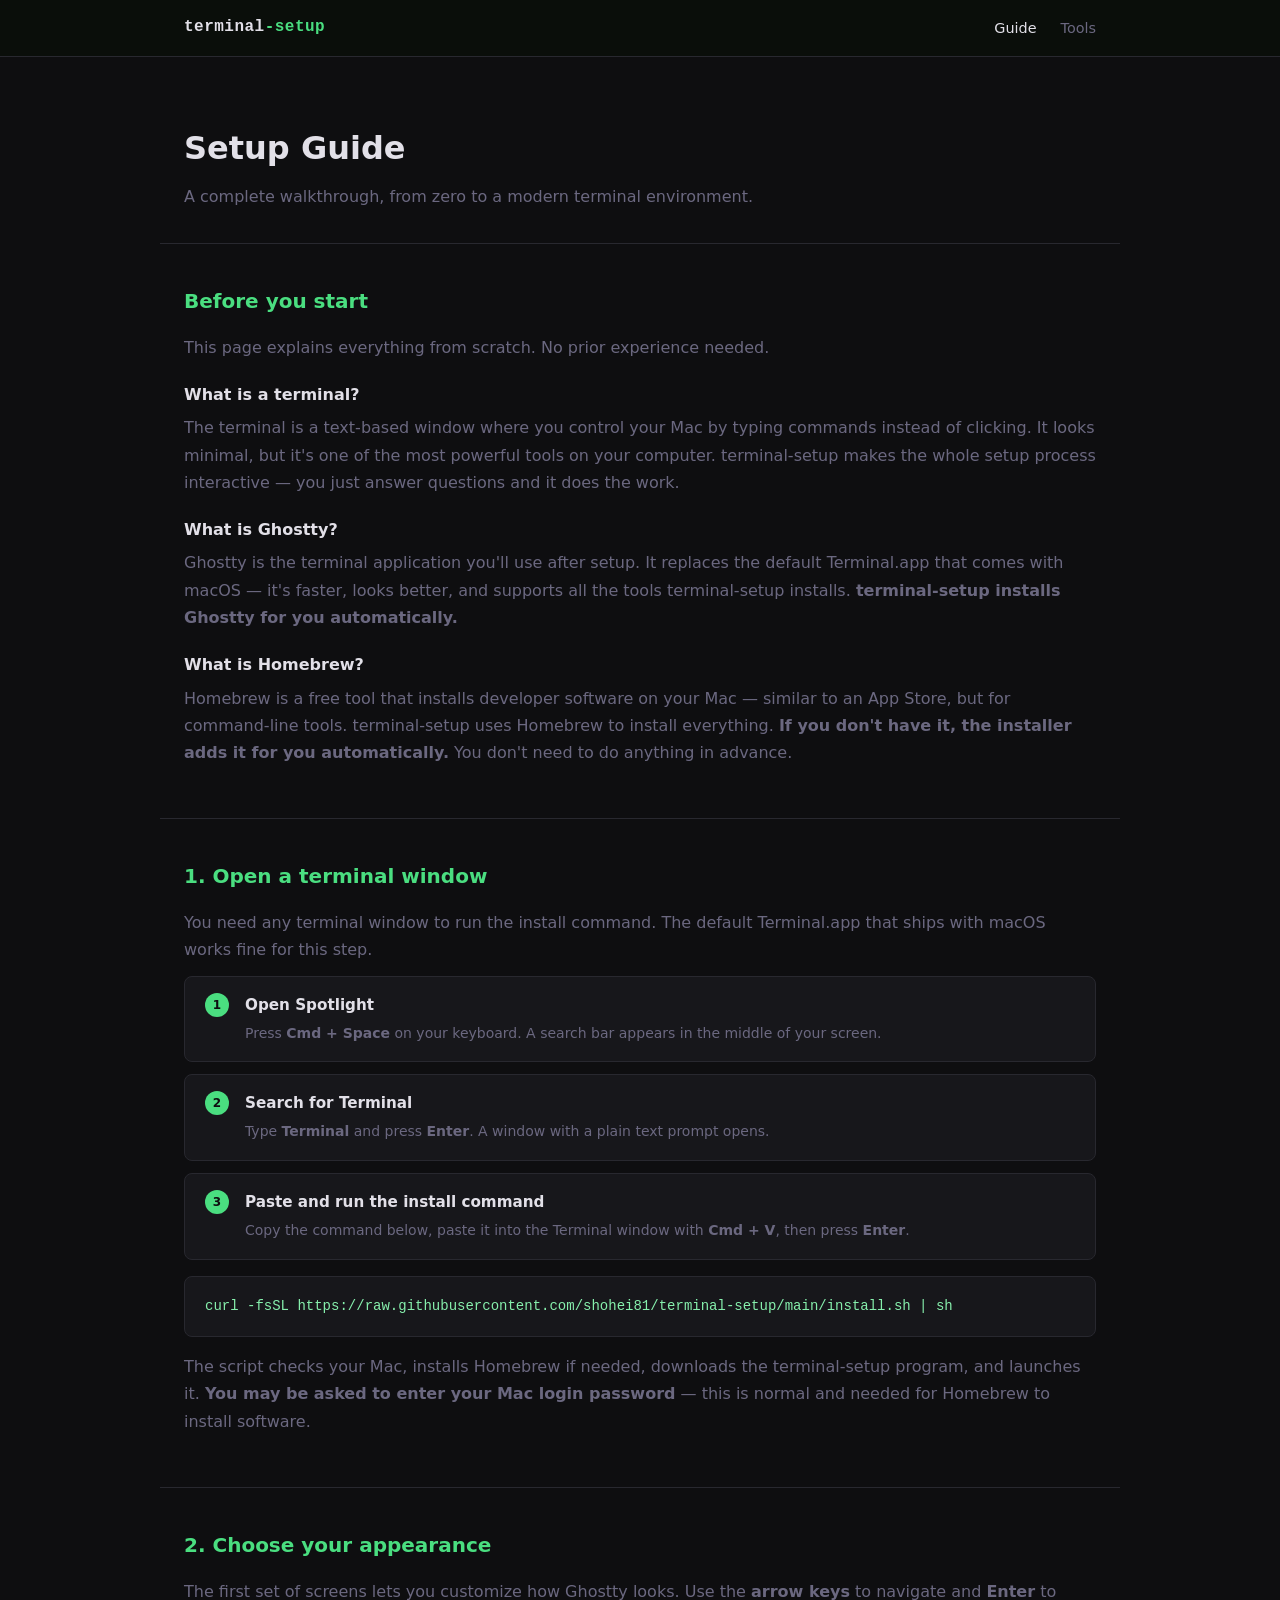
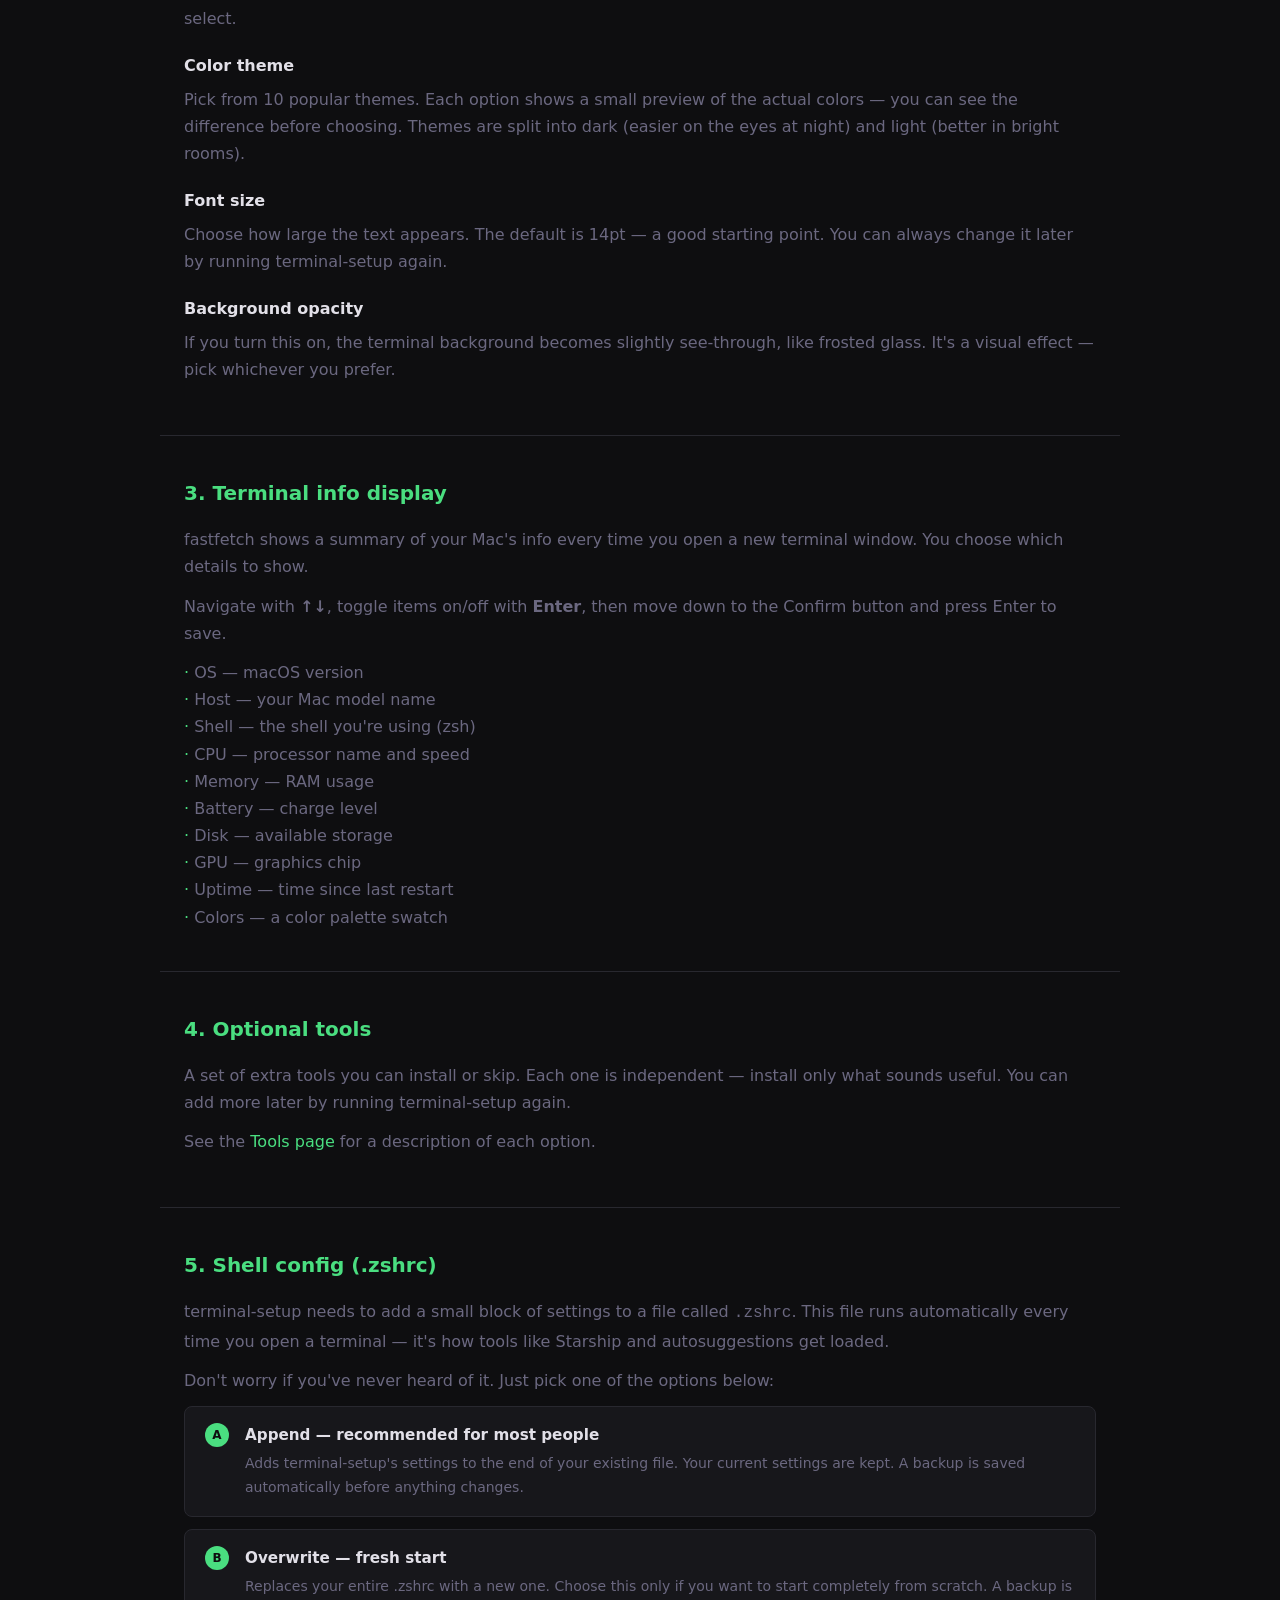
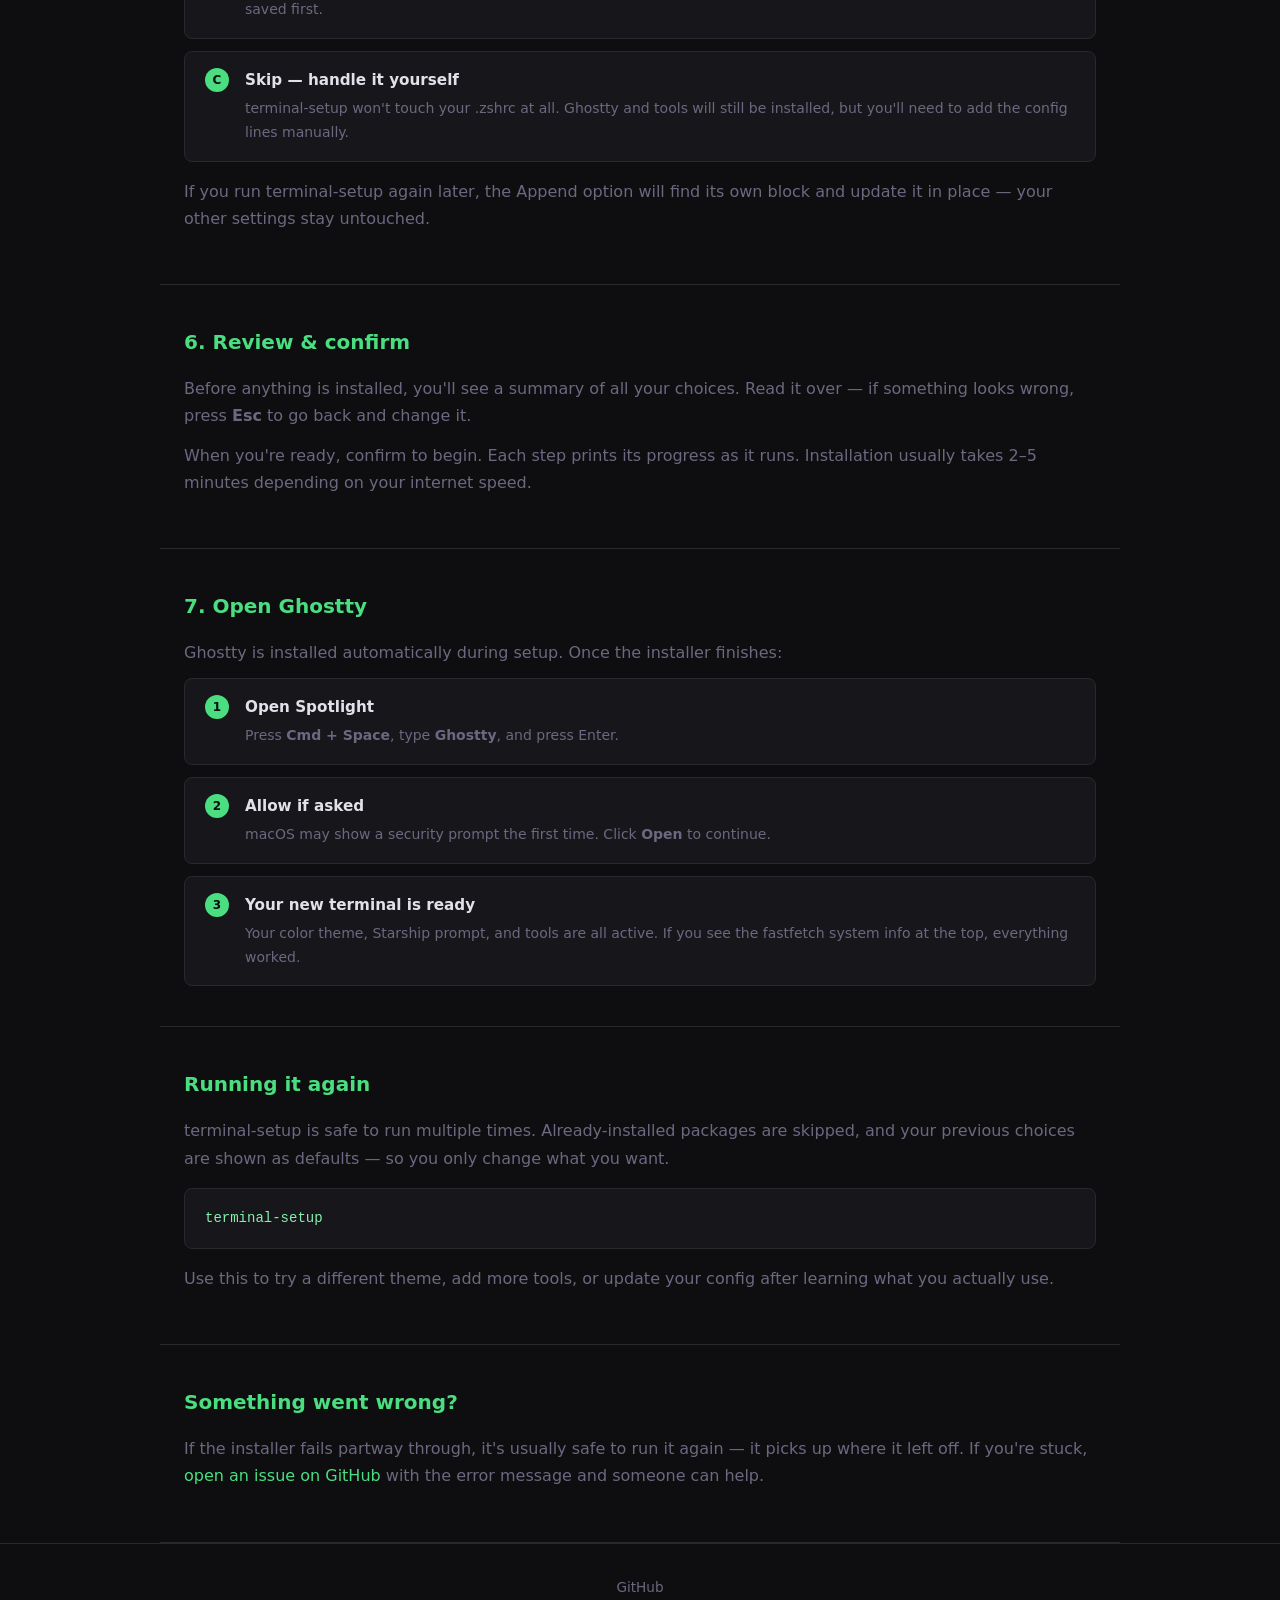
==== commit e911e53c: "Fix guide: Ghostty is installed automatically, not a manual download Co-Authored-By: Claude Sonnet 4" ====
--- a/docs/guide.html
+++ b/docs/guide.html
@@ -31,7 +31,7 @@
   <p>The terminal is a text-based window where you control your Mac by typing commands instead of clicking. It looks minimal, but it's one of the most powerful tools on your computer. terminal-setup makes the whole setup process interactive — you just answer questions and it does the work.</p>
 
   <h3>What is Ghostty?</h3>
-  <p>Ghostty is the terminal application you'll use after setup. It replaces the default Terminal.app that comes with macOS — it's faster, looks better, and supports all the tools terminal-setup installs. You can download Ghostty for free at <a href="https://ghostty.org" target="_blank">ghostty.org</a>.</p>
+  <p>Ghostty is the terminal application you'll use after setup. It replaces the default Terminal.app that comes with macOS — it's faster, looks better, and supports all the tools terminal-setup installs. <strong>terminal-setup installs Ghostty for you automatically.</strong></p>
 
   <h3>What is Homebrew?</h3>
   <p>Homebrew is a free tool that installs developer software on your Mac — similar to an App Store, but for command-line tools. terminal-setup uses Homebrew to install everything. <strong>If you don't have it, the installer adds it for you automatically.</strong> You don't need to do anything in advance.</p>
@@ -148,28 +148,28 @@
 
 <div class="guide-section">
   <h2>7. Open Ghostty</h2>
-  <p>Once the installer finishes, you need to download and open Ghostty if you haven't already.</p>
+  <p>Ghostty is installed automatically during setup. Once the installer finishes:</p>
 
   <div class="step-list">
     <div class="step-item">
       <div class="step-num">1</div>
       <div class="step-body">
-        <h4>Download Ghostty</h4>
-        <p>Go to <a href="https://ghostty.org" target="_blank">ghostty.org</a> and download the macOS app.</p>
+        <h4>Open Spotlight</h4>
+        <p>Press <strong>Cmd + Space</strong>, type <strong>Ghostty</strong>, and press Enter.</p>
       </div>
     </div>
     <div class="step-item">
       <div class="step-num">2</div>
       <div class="step-body">
-        <h4>Open Ghostty for the first time</h4>
-        <p>Move it to your Applications folder and open it. macOS may ask you to confirm — click Open.</p>
+        <h4>Allow if asked</h4>
+        <p>macOS may show a security prompt the first time. Click <strong>Open</strong> to continue.</p>
       </div>
     </div>
     <div class="step-item">
       <div class="step-num">3</div>
       <div class="step-body">
         <h4>Your new terminal is ready</h4>
-        <p>Your color theme, Starship prompt, and tools are all active. If you see the fastfetch system info, everything worked.</p>
+        <p>Your color theme, Starship prompt, and tools are all active. If you see the fastfetch system info at the top, everything worked.</p>
       </div>
     </div>
   </div>
@@ -191,5 +191,6 @@
   <a href="https://github.com/shohei81/terminal-setup" target="_blank">GitHub</a>
 </footer>
 
+<script src="./script.js"></script>
 </body>
 </html>
--- a/docs/style.css
+++ b/docs/style.css
@@ -370,6 +370,18 @@
 
 .page-header h1 { font-size: 2rem; font-weight: 800; color: var(--fg); margin-bottom: 0.5rem; }
 .page-header p { color: var(--muted); }
+.tools-note {
+  margin-top: 1rem;
+  font-size: 0.85rem;
+  color: var(--muted);
+  background: var(--bg-alt);
+  border: 1px solid var(--border);
+  border-radius: 6px;
+  padding: 0.75rem 1rem;
+  line-height: 1.65;
+}
+.tools-note strong { color: var(--fg); }
+.tools-note code { font-family: monospace; color: var(--green); font-size: 0.82rem; }
 
 .guide-section {
   padding: 2.5rem 1.5rem;
@@ -412,7 +424,27 @@
   padding: 1rem 1.25rem;
   overflow-x: auto;
   margin: 1rem 0;
-}
+  position: relative;
+}
+
+.copy-code-btn {
+  position: absolute;
+  top: 0.5rem;
+  right: 0.5rem;
+  background: var(--border);
+  border: none;
+  border-radius: 4px;
+  color: var(--muted);
+  cursor: pointer;
+  font-size: 0.72rem;
+  font-family: system-ui, sans-serif;
+  padding: 0.2rem 0.55rem;
+  opacity: 0;
+  transition: opacity 0.15s, background 0.15s, color 0.15s;
+}
+
+pre:hover .copy-code-btn { opacity: 1; }
+.copy-code-btn:hover { background: var(--blue); color: var(--bg); }
 
 pre code {
   font-family: monospace;
@@ -453,34 +485,116 @@
 .step-body h4 { font-size: 0.95rem; font-weight: 700; color: var(--fg); margin-bottom: 0.2rem; }
 .step-body p  { font-size: 0.875rem; color: var(--muted); margin: 0; }
 
-/* ── Tools page ── */
-.tools-grid {
+/* ── Tools page layout ── */
+.tools-layout {
   display: grid;
-  grid-template-columns: repeat(auto-fill, minmax(280px, 1fr));
-  gap: 1rem;
-  margin-top: 1.5rem;
-}
-
-.tool-card {
+  grid-template-columns: 168px 1fr;
+  gap: 3.5rem;
+  max-width: 960px;
+  margin: 0 auto;
+  padding: 2.5rem 1.5rem 4rem;
+  align-items: start;
+}
+
+.tools-sidebar {
+  position: sticky;
+  top: 72px;
+}
+
+.tools-index {
+  display: flex;
+  flex-direction: column;
+}
+
+.index-group {
+  font-size: 0.65rem;
+  font-weight: 700;
+  text-transform: uppercase;
+  letter-spacing: 0.1em;
+  color: var(--muted);
+  margin: 1.25rem 0 0.4rem;
+}
+
+.index-group:first-child { margin-top: 0; }
+
+.tools-index a {
+  font-size: 0.82rem;
+  font-family: monospace;
+  color: var(--muted);
+  text-decoration: none;
+  padding: 0.2rem 0;
+  transition: color 0.12s;
+}
+
+.tools-index a:hover { color: var(--fg); text-decoration: none; }
+
+/* ── Tool entries ── */
+.tools-tier-header {
+  padding-bottom: 1.5rem;
+  border-bottom: 1px solid var(--border);
+  margin-bottom: 0;
+}
+
+.tools-tier-header p {
+  font-size: 0.85rem;
+  color: var(--muted);
+  margin-top: 0.4rem;
+}
+
+.tool-entry {
+  padding: 2rem 0;
+  border-bottom: 1px solid var(--border);
+}
+
+.tool-entry:last-child { border-bottom: none; }
+
+.tool-entry-header {
+  margin-bottom: 0.6rem;
+}
+
+.tool-entry-header h2 {
+  font-family: monospace;
+  font-size: 1.05rem;
+  font-weight: 700;
+  color: var(--fg);
+}
+
+.tool-entry p {
+  font-size: 0.875rem;
+  color: var(--muted);
+  line-height: 1.75;
+  margin-bottom: 0.6rem;
+}
+
+.tool-entry p:last-of-type { margin-bottom: 0.75rem; }
+
+/* ── Command block ── */
+.tool-cmd {
   background: var(--bg-alt);
   border: 1px solid var(--border);
-  border-radius: 8px;
-  padding: 1.1rem 1.25rem;
-  border-left: 3px solid var(--border);
-  transition: border-left-color 0.15s;
-}
-
-.tool-card:hover { border-left-color: var(--blue); }
-
-.tool-card h3 {
-  font-size: 0.9rem;
-  font-weight: 700;
-  color: var(--fg);
-  font-family: monospace;
-  margin-bottom: 0.35rem;
-}
-
-.tool-card p { font-size: 0.85rem; color: var(--muted); margin: 0 0 0.6rem; }
+  border-radius: 6px;
+  padding: 0.65rem 1rem;
+  margin: 0.75rem 0;
+  font-family: 'SF Mono', 'Fira Mono', ui-monospace, monospace;
+  font-size: 0.8rem;
+  line-height: 1.7;
+}
+
+.cmd-prompt  { color: var(--blue); user-select: none; }
+.cmd-text    { color: var(--green); }
+.cmd-accent  { color: var(--blue); }
+.cmd-ghost   { color: var(--muted); }
+.cmd-comment { color: #404a40; }
+.cmd-cursor  { color: var(--blue); }
+
+kbd {
+  font-family: monospace;
+  font-size: 0.78rem;
+  background: var(--border);
+  border-radius: 3px;
+  padding: 0.05rem 0.35rem;
+  color: var(--fg);
+}
 
 .tool-link {
   display: inline-block;
@@ -489,16 +603,17 @@
   text-decoration: none;
   opacity: 0.7;
   transition: opacity 0.15s;
+  margin-top: 0.25rem;
 }
 .tool-link:hover { opacity: 1; text-decoration: underline; }
 
 .tier-label {
   display: inline-block;
-  font-size: 0.75rem;
+  font-size: 0.72rem;
   font-weight: 700;
   padding: 0.2rem 0.6rem;
   border-radius: 4px;
-  margin-bottom: 1rem;
+  margin-bottom: 0.5rem;
 }
 
 .tier-a { background: rgba(134, 239, 172, 0.1); color: var(--green); }
@@ -532,4 +647,10 @@
 @media (max-width: 600px) {
   .install-block { flex-direction: column; align-items: stretch; }
   .install-block code { white-space: normal; word-break: break-all; }
-}
+  .tools-layout {
+    grid-template-columns: 1fr;
+    gap: 0;
+    padding-top: 1rem;
+  }
+  .tools-sidebar { display: none; }
+}
